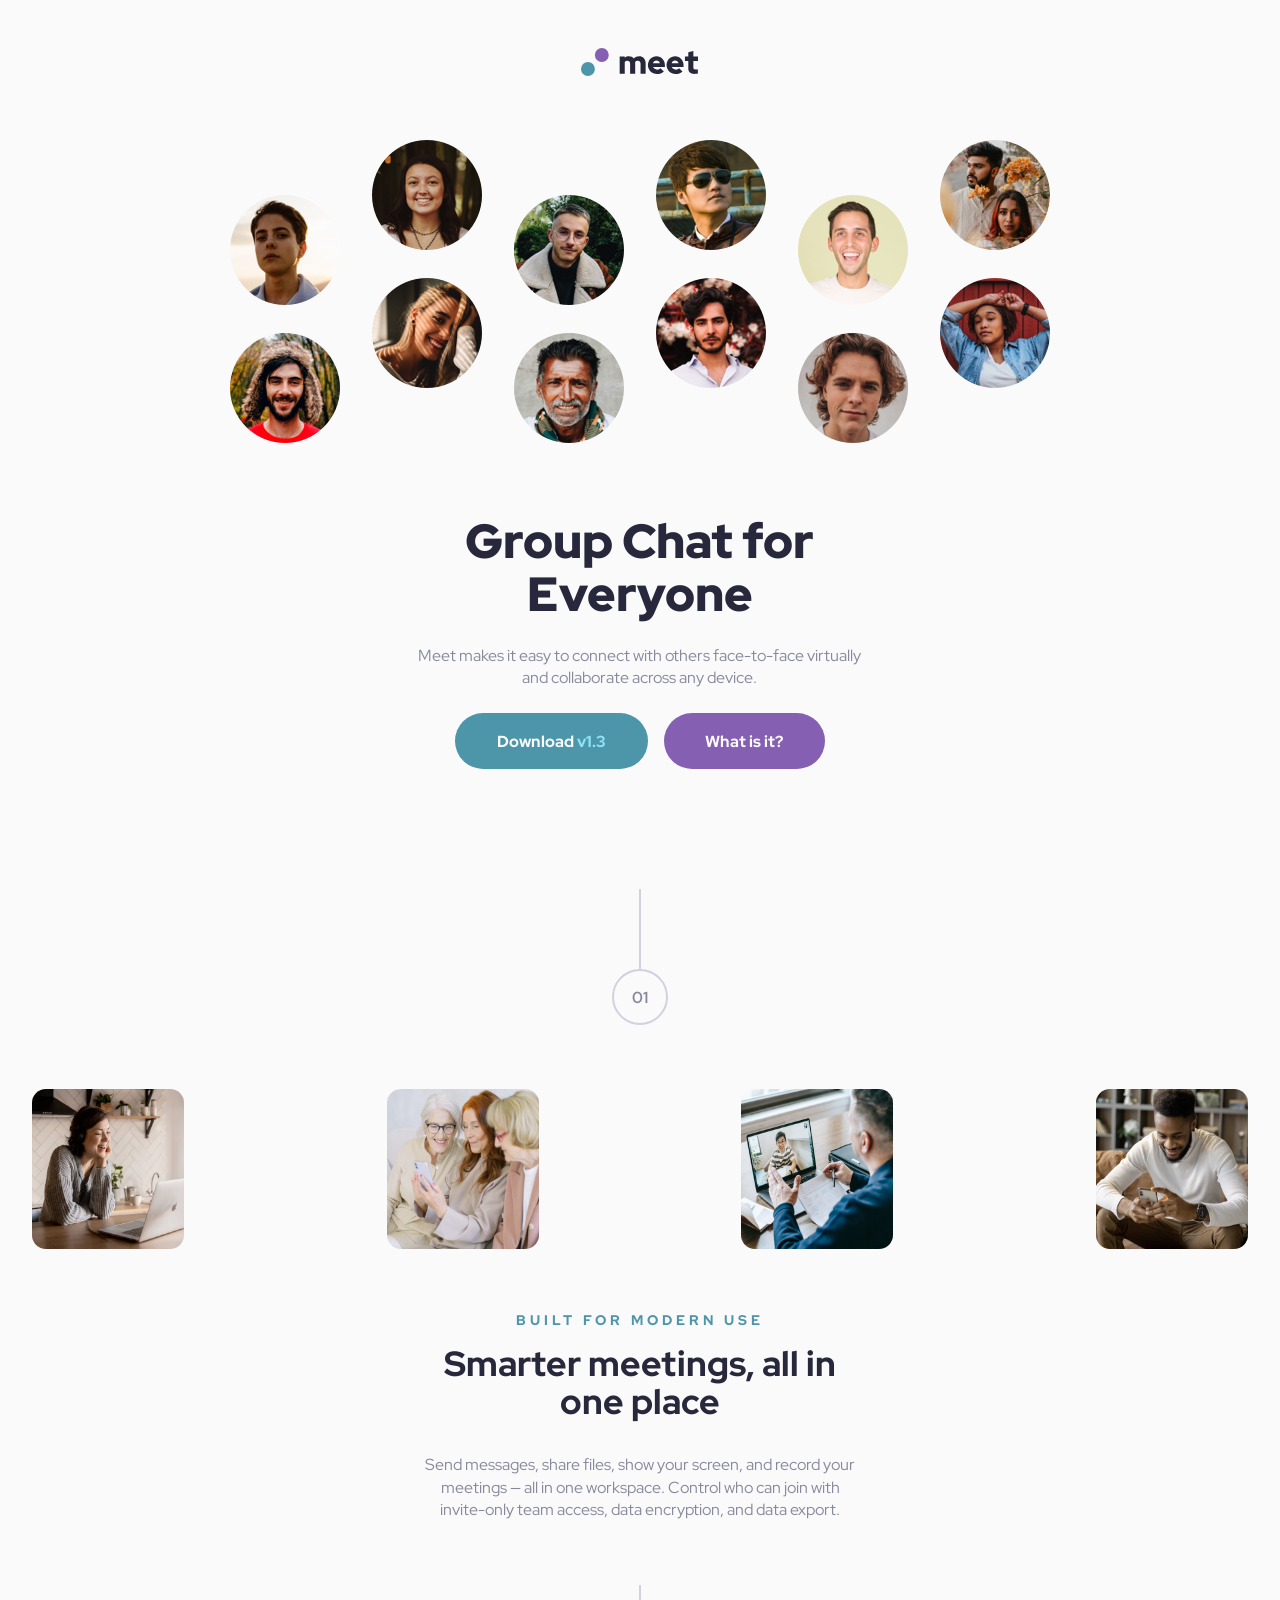
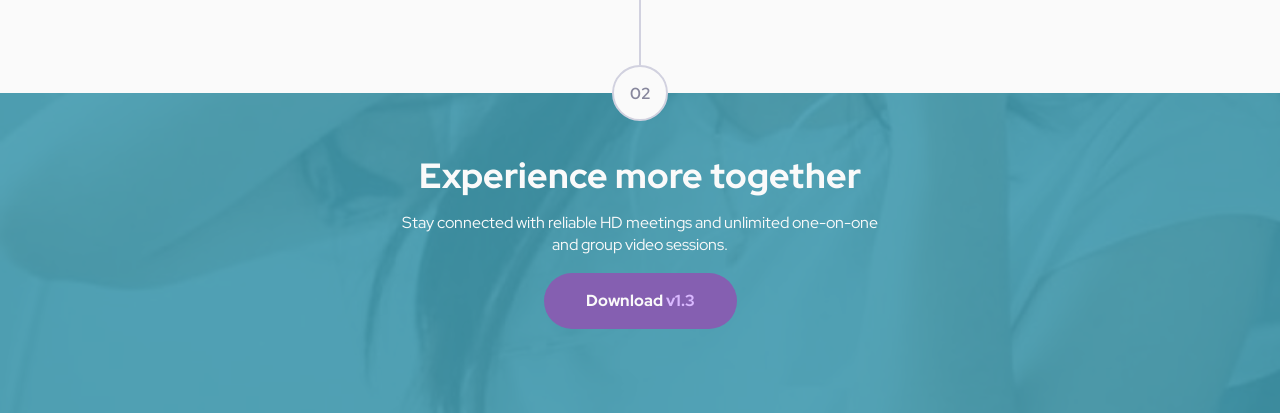
==== index.html @ 0206cb0f "Pasta do projeto atualizada" ====
<!doctype html>
<html lang="en">
  <head>
    <meta charset="UTF-8" />
    <meta name="viewport" content="width=device-width, initial-scale=1.0" />

    <link
      rel="icon"
      type="image/png"
      sizes="32x32"
      href="./assets/favicon-32x32.png"
    />
    <link rel="stylesheet" href="style.css" />

    <title>Frontend Mentor | Meet landing page</title>
  </head>
  <body>
    <main>
      <header>
        <img class="logo" src="assets/logo.svg" alt="Logo" />
      </header>
      <section class="hero">
        <article class="combined">
          <div class="img-text-combined">
            <picture class="combined-image">
              <source
                media="(min-width: 1440px)"
                srcset="./assets/desktop/image-hero-left.png"
                type="image/png"
              />
              <img
                class="combined-image"
                src="assets/tablet/image-hero.png"
                alt="Meet image"
              />
            </picture>
            <div class="text-hero">
              <h1>Group Chat for Everyone</h1>
              <p>
                Meet makes it easy to connect with others face-to-face virtually
                and collaborate across any device.
              </p>
              <div class="button-hero">
                <button class="btn-one">
                  Download <span class="version">v1.3</span>
                </button>
                <button class="btn-two">What is it?</button>
              </div>
            </div>
            <picture class="combined-image-right">
              <source
                media="(min-width: 1440px)"
                srcset="./assets/desktop/image-hero-right.png"
              />
              <img
                src="./assets/desktop/image-hero-right.png"
                alt="Meet image"
              />
            </picture>
          </div>
        </article>
      </section>
      <section class="main-content">
        <article class="content">
          <div class="step">
            <div class="line"></div>
            <div class="circle">01</div>
          </div>
          <div class="collage">
            <img
              class="img-one"
              src="assets/desktop/image-woman-in-videocall.jpg"
              alt=""
            />
            <img
              class="img-two"
              src="assets/desktop/image-women-videochatting.jpg"
              alt=""
            />
            <img
              class="img-three"
              src="assets/desktop/image-men-in-meeting.jpg"
              alt=""
            />
            <img
              class="img-four"
              src="assets/desktop/image-man-texting.jpg"
              alt=""
            />
          </div>
          <div class="text-content">
            <span class="text">BUILT FOR MODERN USE</span>
            <h2>Smarter meetings, all in one place</h2>
            <p>
              Send messages, share files, show your screen, and record your
              meetings — all in one workspace. Control who can join with
              invite-only team access, data encryption, and data export.
            </p>
          </div>
        </article>
      </section>
    </main>
    <footer>
      <div class="step">
        <div class="line"></div>
        <div class="circle">02</div>
      </div>
      <section class="footer">
        <div class="overlay"></div>
        <div class="content-footer">
          <h2>Experience more together</h2>
          <p>
            Stay connected with reliable HD meetings and unlimited one-on-one
            and group video sessions.
          </p>
          <button class="btn-footer">
            Download <span class="version-footer">v1.3</span>
          </button>
        </div>
      </section>
    </footer>
  </body>
</html>
---- style.css ----
@import url("https://fonts.googleapis.com/css2?family=Red+Hat+Display:ital,wght@0,300..900;1,300..900&display=swap");

:root {
  /* colors */
  --Cyan-600: #4d96a9;
  --Cyan-300: #8fe3f9;
  --Purple-600: #855fb1;
  --Purple-300: #d9b8ff;
  --Slate-900: #28283d;
  --Slate-600: #87879d;
  --Slate-300: #d1d1df;
  --White: #fafafa;
}

* {
  margin: 0;
  padding: 0;
  box-sizing: border-box;
}

body {
  background-color: var(--White);
  overflow-x: hidden;
}

header {
  display: flex;
  justify-content: center;
  align-items: center;
  height: 4.75rem;
  width: 100%;
}

img.logo {
  margin-top: 3rem;
  width: 7.375rem;
}

section.hero {
  overflow-x: hidden;
}

article.combined {
  margin: 4rem 2rem 2rem 2rem;
}

picture.combined-image {
  display: flex;
  justify-content: center;
  align-items: center;
  height: 10rem;
}

picture.combined-image-right {
  display: none;
}

img.combined-image {
  height: 100%;
}

div.text-hero {
  margin-top: 3rem;
}

h1 {
  color: var(--Slate-900);
  line-height: 110%;
  letter-spacing: 0;
  text-align: center;
  font-family: "Red Hat Display", sans-serif;
  font-size: 3rem;
  font-weight: 900;
}

p {
  color: var(--Slate-600);
  margin: 1.5rem 0;
  line-height: 1.4rem;
  text-align: center;
  font-family: "Red Hat Display", sans-serif;
  font-size: 1rem;
  text-align: center;
}

div.button-hero {
  display: flex;
  flex-direction: column;
  justify-content: center;
  align-items: center;
  gap: 1rem;
}

.btn-one {
  height: 3.5rem;
  width: 12.063rem;
  font-family: "Red Hat Display", sans-serif;
  font-size: 1rem;
  font-weight: 800;
  background-color: var(--Cyan-600);
  color: var(--White);
  border-radius: 1.8rem;
  border: none;
}

.btn-one .version {
  color: var(--Cyan-300);
}

.btn-two {
  height: 3.5rem;
  width: 10.063rem;
  font-family: "Red Hat Display", sans-serif;
  font-size: 1rem;
  font-weight: 800;
  background-color: var(--Purple-600);
  color: var(--White);
  border-radius: 1.8rem;
  border: none;
  align-items: center;
}

.step {
  position: relative;
  z-index: 2;
  display: flex;
  flex-direction: column;
  align-items: center;
}

.line {
  width: 2px;
  height: 5rem;
  background-color: var(--Slate-300);
}

.circle {
  width: 3.5rem;
  height: 3.5rem;
  border: 2px solid var(--Slate-300);
  background-color: var(--White);
  border-radius: 50%;

  display: flex;
  align-items: center;
  justify-content: center;
  font-family: "Red Hat Display", sans-serif;
  font-size: 1rem;
  font-weight: bold;
  color: var(--Slate-600);
}

article.content {
  margin: 2rem 2rem 4rem 2rem;
}

div.collage {
  margin: 4rem 0;
  display: grid;
  grid-template-columns: repeat(2, auto);
  grid-template-rows: repeat(2, auto);
  gap: 0.875rem;
}

div.collage > img {
  width: 9.15rem;
  border-radius: 0.875rem;
}

img.img-one {
  grid-area: 1 / 1 / 2 / 2;
}

img.img-two {
  grid-area: 1 / 2 / 2 / 3;
}

img.img-three {
  grid-area: 2 / 1 / 3 / 2;
}

img.img-four {
  grid-area: 2 / 2 / 3 / 3;
}

span.text {
  display: block;
  margin-bottom: 1rem;
  color: var(--Cyan-600);
  line-height: 110%;
  letter-spacing: 0.25rem;
  text-align: center;
  font-family: "Red Hat Display", sans-serif;
  font-size: 0.75rem;
  font-weight: 700;
}

h2 {
  color: var(--Slate-900);
  line-height: 110%;
  text-align: center;
  font-family: "Red Hat Display", sans-serif;
  font-size: 2rem;
  font-weight: 800;
}

div.text-content p {
  margin-bottom: 0;
}

section.footer {
  margin-top: -1.75rem;
  position: relative;
  background-image: url(assets/mobile/image-footer.jpg);
  background-size: cover;
  background-position: center;
  overflow: hidden;
  color: var(--White);
}

div.overlay {
  position: absolute;
  inset: 0;
  background-color: rgba(66, 155, 177, 0.89);
}

div.content-footer {
  margin: 4rem 2rem;
  position: relative;
}

div.content-footer h2 {
  color: var(--White);
}

div.content-footer p {
  margin: 1rem 0;
  color: var(--White);
  line-height: 1.4rem;
}

button.btn-footer {
  display: block;
  margin: 0 auto;
  height: 3.5rem;
  width: 12.063rem;
  font-family: "Red Hat Display", sans-serif;
  font-size: 1rem;
  font-weight: 800;
  background-color: var(--Purple-600);
  color: var(--White);
  border-radius: 1.8rem;
  border: none;
  align-items: center;
}

.btn-footer .version-footer {
  color: var(--Purple-300);
}

@media screen and (min-width: 768px) {
  article.combined {
    margin: 4rem 2rem;
  }

  picture.combined-image {
    height: 18.938rem;
  }

  div.text-hero {
    margin: 4.5rem auto 0 auto;
    width: 28.019rem;
  }

  h1 {
    padding: 0 3rem;
    font-size: 3rem;
  }

  h2 {
    font-size: 2.2rem;
  }
  div.button-hero {
    flex-direction: row;
  }

  article.content {
    margin-top: 3.5rem;
  }

  div.collage {
    display: flex;
    height: 10rem;
    justify-content: space-between;
  }

  div.collage img {
    width: 9.5rem;
  }

  div.text-content {
    margin: auto;
    width: 31.5rem;
  }

  span.text {
    font-size: 0.875rem;
    font-weight: 800;
  }

  div.text-content h2 {
    margin: auto;
    width: 27.813rem;
  }

  div.text-content p {
    margin: 2rem auto 0 auto;
    width: 27.813rem;
  }

  div.content-footer {
    margin: 4rem auto;
    width: 31.5rem;
  }

  section.footer {
    height: 20rem;
  }
}

@media screen and (min-width: 1440px) {
  article.combined {
    display: flex;
    margin: 4rem 0;
    justify-content: center;
    align-items: center;
    overflow-x: hidden;
  }

  div.img-text-combined {
    height: 22.5rem;
    display: flex;
  }

  picture.combined-image,
  picture.combined-image-right {
    display: block;
    margin: 0;
    height: 18.983rem;
  }

  picture.combined-image-right {
    align-self: flex-end;
  }

  article.content {
    margin: 4.5rem auto;
    max-width: 70rem;
  }

  div.text-hero {
    margin: 4rem 8rem;
    width: 28.019rem;
    align-self: center;
  }

  div.button-hero {
    flex-direction: row;
  }

  div.collage {
    display: flex;
    height: 16rem;
    justify-content: space-between;
  }

  div.collage img {
    width: 16rem;
  }

  div.text-content {
    margin: auto;
    width: 34rem;
  }

  div.text-content h2 {
    margin: auto;
    width: 27.813rem;
  }

  div.content-footer {
    margin: 4rem auto;
    max-width: 31.5rem;
  }
}
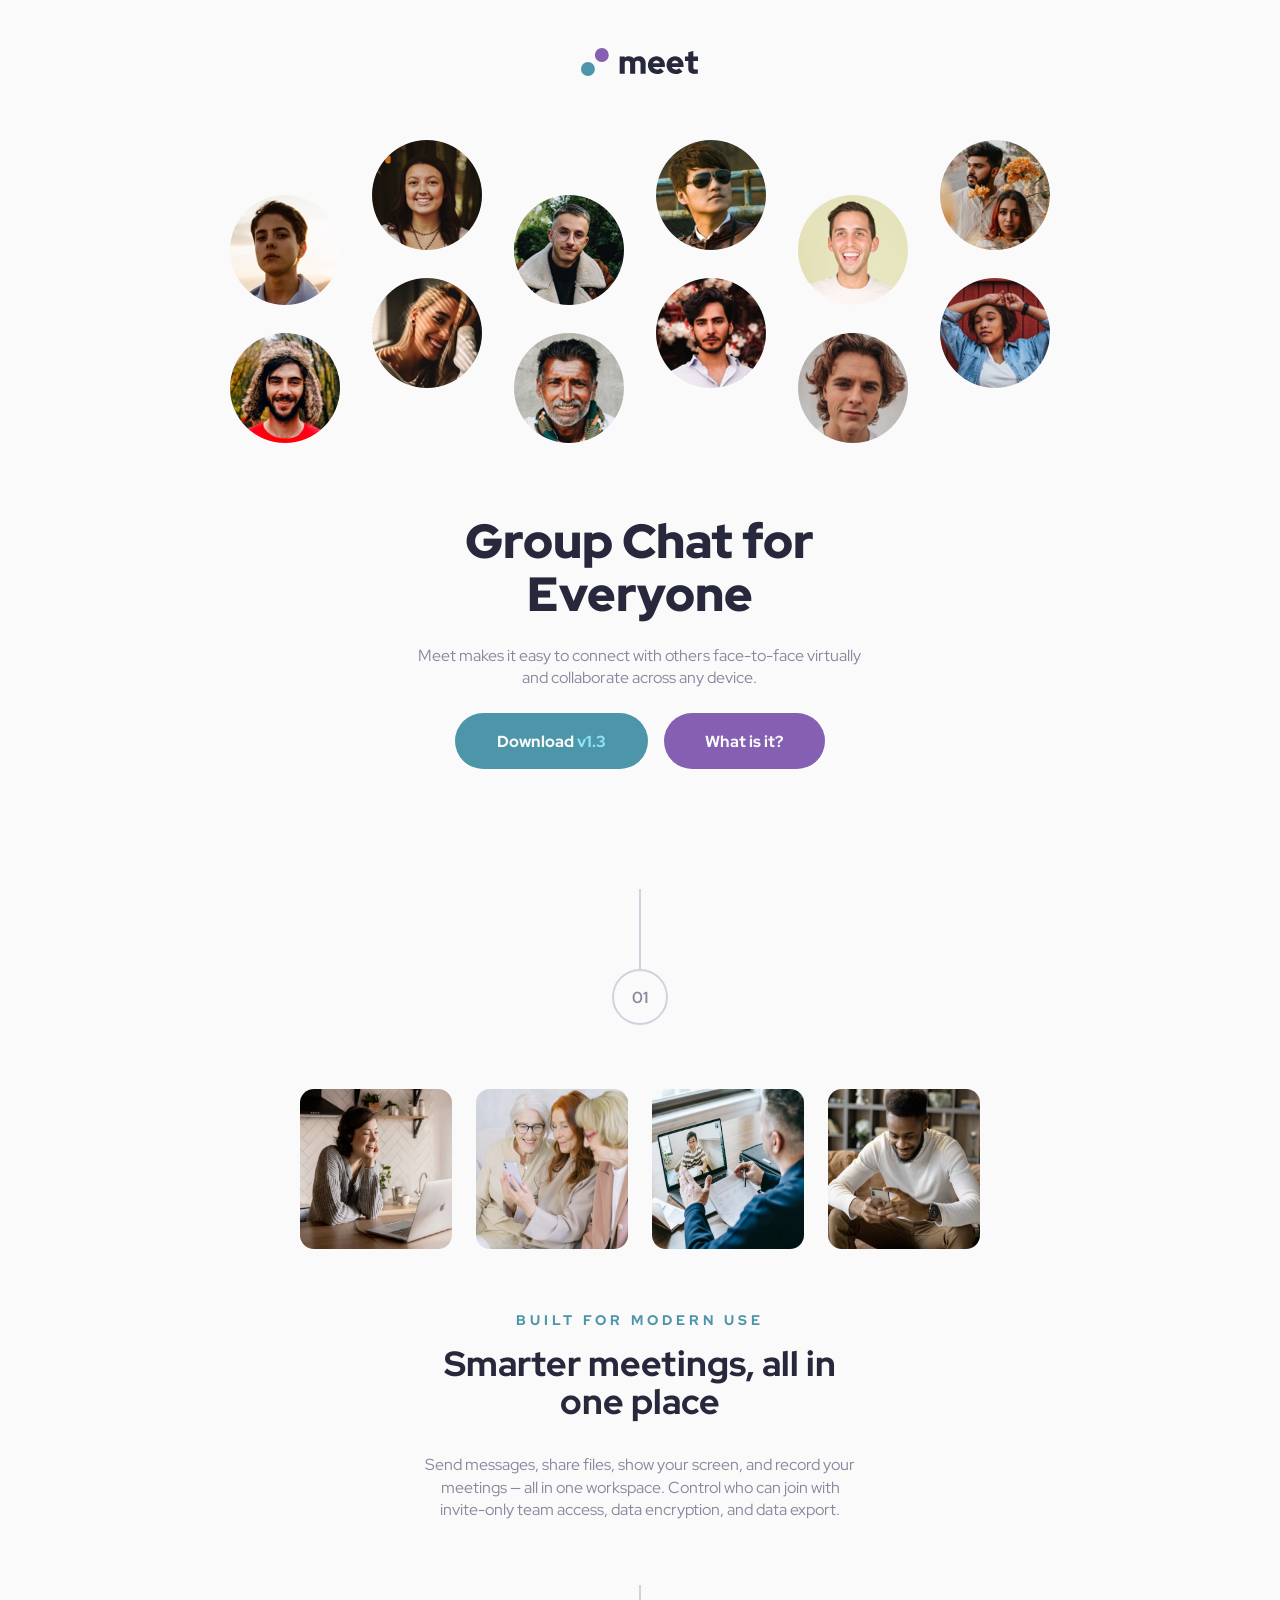
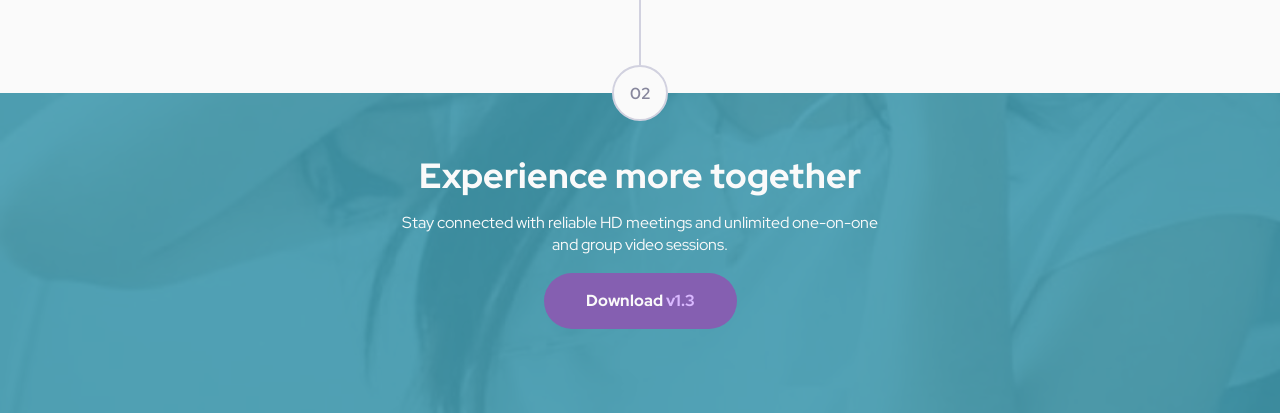
==== commit 0e36bb56: "Projeto atualizado" ====
--- a/index.html
+++ b/index.html
@@ -41,10 +41,10 @@
                 and collaborate across any device.
               </p>
               <div class="button-hero">
-                <button class="btn-one">
+                <button type="button" class="btn-one">
                   Download <span class="version">v1.3</span>
                 </button>
-                <button class="btn-two">What is it?</button>
+                <button type="button" class="btn-two">What is it?</button>
               </div>
             </div>
             <picture class="combined-image-right">
@@ -113,7 +113,7 @@
             Stay connected with reliable HD meetings and unlimited one-on-one
             and group video sessions.
           </p>
-          <button class="btn-footer">
+          <button type="button" class="btn-footer">
             Download <span class="version-footer">v1.3</span>
           </button>
         </div>
--- a/style.css
+++ b/style.css
@@ -80,7 +80,6 @@
   text-align: center;
   font-family: "Red Hat Display", sans-serif;
   font-size: 1rem;
-  text-align: center;
 }
 
 div.button-hero {
@@ -129,7 +128,7 @@
 }
 
 .line {
-  width: 2px;
+  width: 0.125rem;
   height: 5rem;
   background-color: var(--Slate-300);
 }
@@ -137,7 +136,7 @@
 .circle {
   width: 3.5rem;
   height: 3.5rem;
-  border: 2px solid var(--Slate-300);
+  border: 0.125rem solid var(--Slate-300);
   background-color: var(--White);
   border-radius: 50%;
 
@@ -155,7 +154,8 @@
 }
 
 div.collage {
-  margin: 4rem 0;
+  margin: 4rem auto;
+  max-width: 19.438rem;
   display: grid;
   grid-template-columns: repeat(2, auto);
   grid-template-rows: repeat(2, auto);
@@ -258,7 +258,7 @@
   color: var(--Purple-300);
 }
 
-@media screen and (min-width: 768px) {
+@media screen and (min-width: 48rem) {
   article.combined {
     margin: 4rem 2rem;
   }
@@ -289,6 +289,8 @@
   }
 
   div.collage {
+    margin: 4rem auto;
+    max-width: 42.5rem;
     display: flex;
     height: 10rem;
     justify-content: space-between;
@@ -328,7 +330,7 @@
   }
 }
 
-@media screen and (min-width: 1440px) {
+@media screen and (min-width: 90rem) {
   article.combined {
     display: flex;
     margin: 4rem 0;
@@ -370,6 +372,7 @@
 
   div.collage {
     display: flex;
+    max-width: 70rem;
     height: 16rem;
     justify-content: space-between;
   }
@@ -389,7 +392,25 @@
   }
 
   div.content-footer {
-    margin: 4rem auto;
-    max-width: 31.5rem;
-  }
-}
+    display: flex;
+    margin: 7rem auto;
+    height: 5.5rem;
+    width: 70rem;
+    justify-content: space-between;
+  }
+
+  div.content-footer h2 {
+    width: 18.063rem;
+    text-align: left;
+  }
+
+  div.content-footer p {
+    margin: 0;
+    width: 20rem;
+    text-align: left;
+  }
+
+  button.btn-footer {
+    margin: 0;
+  }
+}
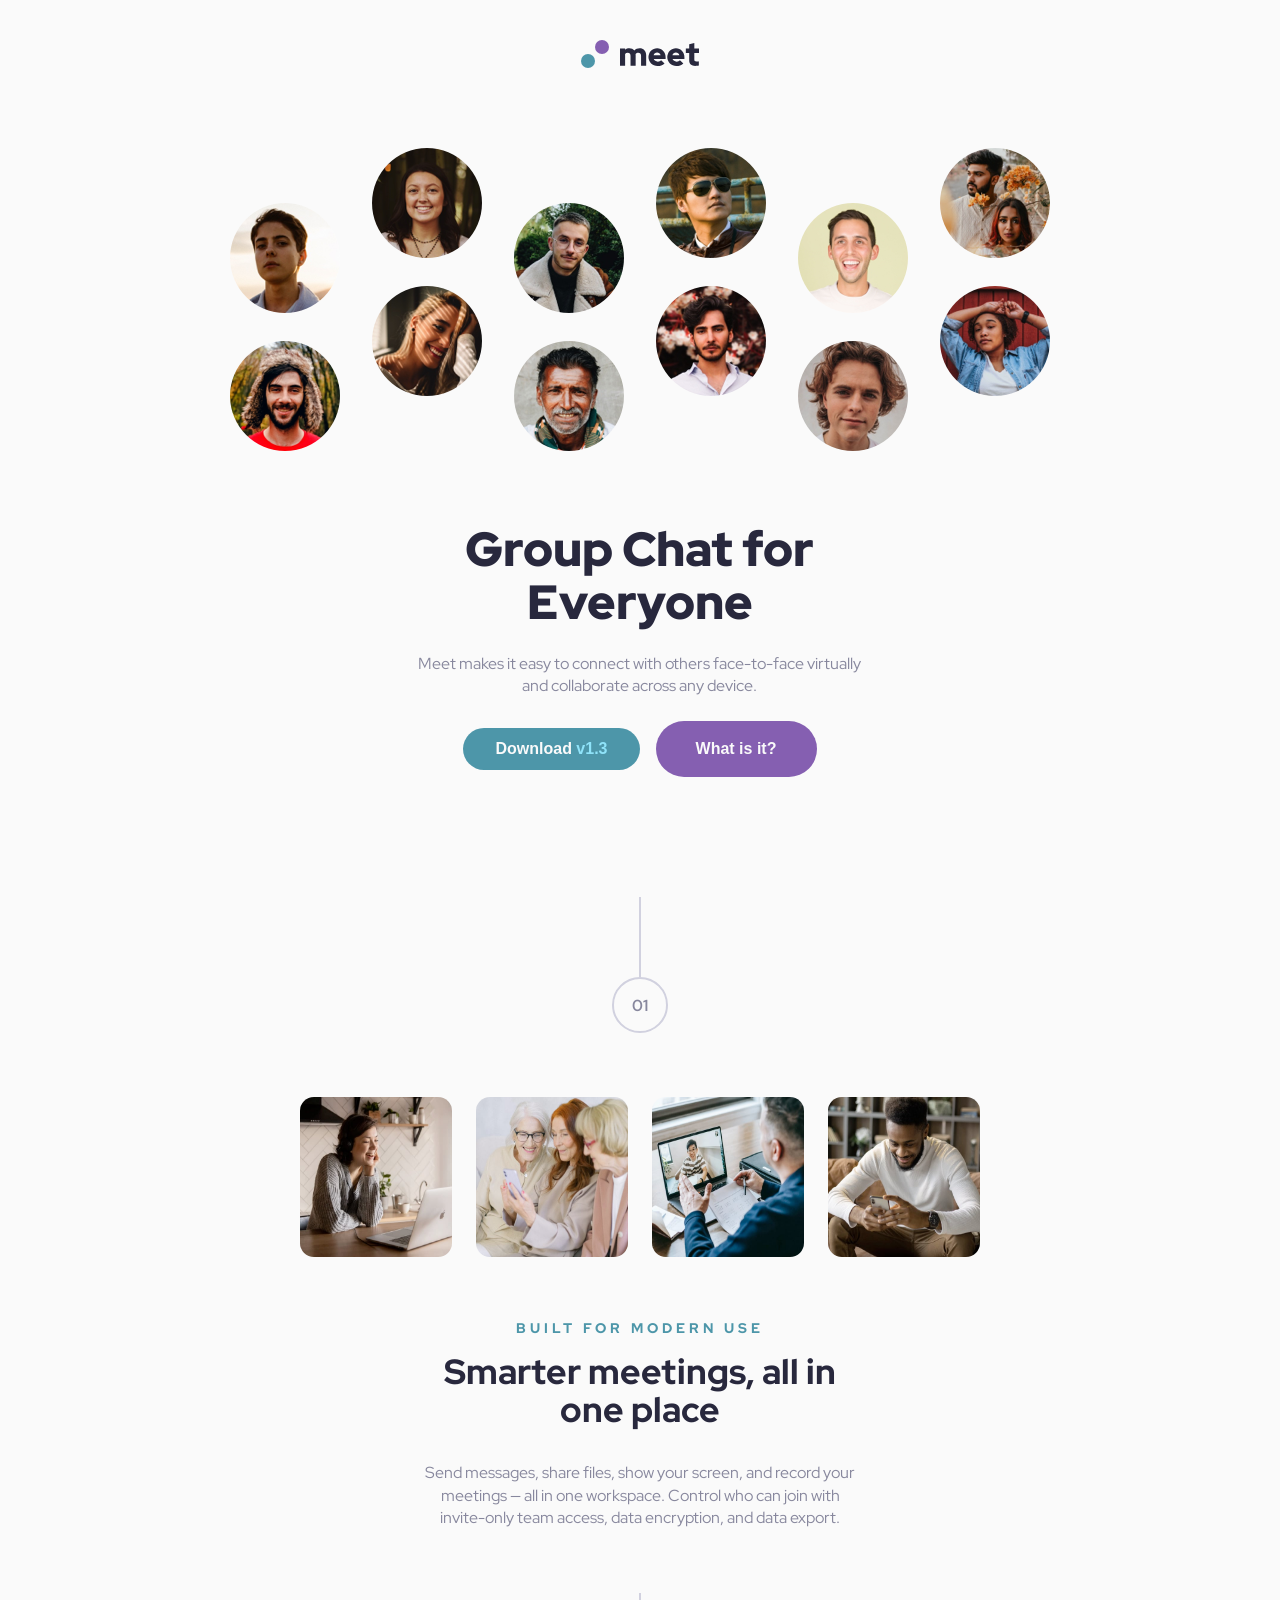
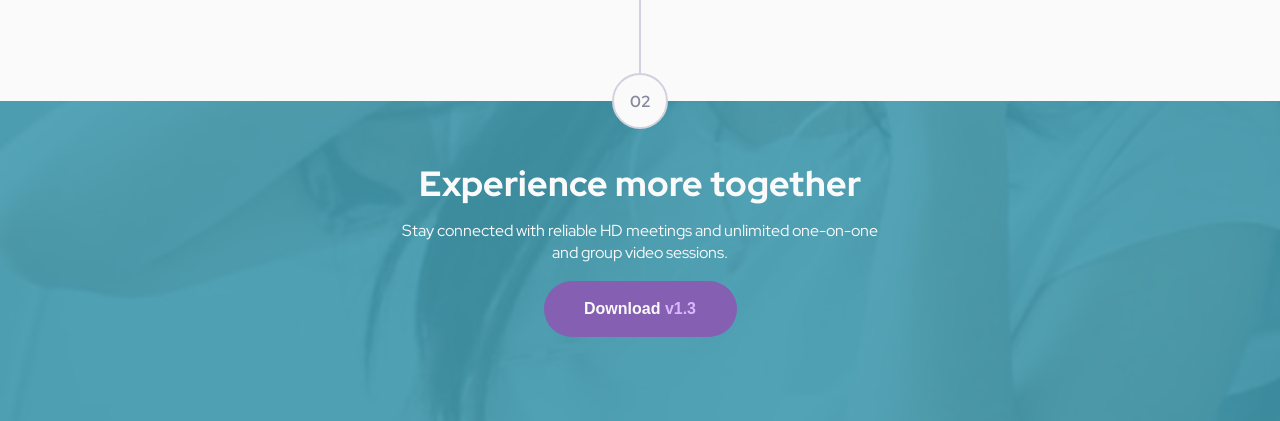
==== commit 85523ce1: "Css ajustado" ====
--- a/index.html
+++ b/index.html
@@ -20,7 +20,7 @@
         <img class="logo" src="assets/logo.svg" alt="Logo" />
       </header>
       <section class="hero">
-        <article class="combined">
+        <section class="combined">
           <div class="img-text-combined">
             <picture class="combined-image">
               <source
@@ -58,10 +58,10 @@
               />
             </picture>
           </div>
-        </article>
+        </section>
       </section>
       <section class="main-content">
-        <article class="content">
+        <section class="content">
           <div class="step">
             <div class="line"></div>
             <div class="circle">01</div>
@@ -97,7 +97,7 @@
               invite-only team access, data encryption, and data export.
             </p>
           </div>
-        </article>
+        </section>
       </section>
     </main>
     <footer>
@@ -105,7 +105,7 @@
         <div class="line"></div>
         <div class="circle">02</div>
       </div>
-      <section class="footer">
+      <div class="footer">
         <div class="overlay"></div>
         <div class="content-footer">
           <h2>Experience more together</h2>
@@ -117,7 +117,7 @@
             Download <span class="version-footer">v1.3</span>
           </button>
         </div>
-      </section>
+      </div>
     </footer>
   </body>
 </html>
--- a/style.css
+++ b/style.css
@@ -21,26 +21,30 @@
 body {
   background-color: var(--White);
   overflow-x: hidden;
+  font-family: "Red Hat Display", sans-serif;
 }
 
 header {
   display: flex;
   justify-content: center;
   align-items: center;
-  height: 4.75rem;
+  padding: 1rem 0; /* Use padding for vertical spacing, adapts to content */
   width: 100%;
+  /* height removed to allow content-driven height */
 }
 
 img.logo {
-  margin-top: 3rem;
-  width: 7.375rem;
+  display: block; /* Removes inline spacing issues */
+  max-width: 100%; /* Scales image responsively */
+  height: auto;    /* Maintains aspect ratio */
+  margin-top: 1.5rem; /* Smaller, relative margin for better flow */
 }
 
 section.hero {
   overflow-x: hidden;
 }
 
-article.combined {
+section.combined {
   margin: 4rem 2rem 2rem 2rem;
 }
 
@@ -60,7 +64,7 @@
 }
 
 div.text-hero {
-  margin-top: 3rem;
+margin-block-start: 3rem;
 }
 
 h1 {
@@ -68,7 +72,6 @@
   line-height: 110%;
   letter-spacing: 0;
   text-align: center;
-  font-family: "Red Hat Display", sans-serif;
   font-size: 3rem;
   font-weight: 900;
 }
@@ -78,7 +81,6 @@
   margin: 1.5rem 0;
   line-height: 1.4rem;
   text-align: center;
-  font-family: "Red Hat Display", sans-serif;
   font-size: 1rem;
 }
 
@@ -91,15 +93,15 @@
 }
 
 .btn-one {
-  height: 3.5rem;
-  width: 12.063rem;
-  font-family: "Red Hat Display", sans-serif;
+  padding: 0.75rem 2rem;   /* Vertical and horizontal padding for flexible sizing */
   font-size: 1rem;
   font-weight: 800;
   background-color: var(--Cyan-600);
   color: var(--White);
   border-radius: 1.8rem;
   border: none;
+  max-width: 100%;         /* Prevents overflow in smaller containers */
+  box-sizing: border-box;  /* Includes padding in size calculations */
 }
 
 .btn-one .version {
@@ -109,7 +111,6 @@
 .btn-two {
   height: 3.5rem;
   width: 10.063rem;
-  font-family: "Red Hat Display", sans-serif;
   font-size: 1rem;
   font-weight: 800;
   background-color: var(--Purple-600);
@@ -143,13 +144,12 @@
   display: flex;
   align-items: center;
   justify-content: center;
-  font-family: "Red Hat Display", sans-serif;
   font-size: 1rem;
   font-weight: bold;
   color: var(--Slate-600);
 }
 
-article.content {
+section.content {
   margin: 2rem 2rem 4rem 2rem;
 }
 
@@ -160,6 +160,16 @@
   grid-template-columns: repeat(2, auto);
   grid-template-rows: repeat(2, auto);
   gap: 0.875rem;
+  /* No fixed height; container height adapts naturally */
+}
+
+/* Example of performant animation on child items */
+div.collage > img {
+  transition: transform 0.3s ease; /* Animating transform is GPU-accelerated */
+}
+
+div.collage > img:hover {
+  transform: scale(1.05); /* Smooth, performant hover effect */
 }
 
 div.collage > img {
@@ -190,7 +200,6 @@
   line-height: 110%;
   letter-spacing: 0.25rem;
   text-align: center;
-  font-family: "Red Hat Display", sans-serif;
   font-size: 0.75rem;
   font-weight: 700;
 }
@@ -199,7 +208,6 @@
   color: var(--Slate-900);
   line-height: 110%;
   text-align: center;
-  font-family: "Red Hat Display", sans-serif;
   font-size: 2rem;
   font-weight: 800;
 }
@@ -208,7 +216,7 @@
   margin-bottom: 0;
 }
 
-section.footer {
+div.footer {
   margin-top: -1.75rem;
   position: relative;
   background-image: url(assets/mobile/image-footer.jpg);
@@ -244,7 +252,6 @@
   margin: 0 auto;
   height: 3.5rem;
   width: 12.063rem;
-  font-family: "Red Hat Display", sans-serif;
   font-size: 1rem;
   font-weight: 800;
   background-color: var(--Purple-600);
@@ -259,7 +266,7 @@
 }
 
 @media screen and (min-width: 48rem) {
-  article.combined {
+  section.combined {
     margin: 4rem 2rem;
   }
 
@@ -284,7 +291,7 @@
     flex-direction: row;
   }
 
-  article.content {
+  section.content {
     margin-top: 3.5rem;
   }
 
@@ -325,13 +332,13 @@
     width: 31.5rem;
   }
 
-  section.footer {
+  div.footer {
     height: 20rem;
   }
 }
 
 @media screen and (min-width: 90rem) {
-  article.combined {
+  section.combined {
     display: flex;
     margin: 4rem 0;
     justify-content: center;
@@ -355,7 +362,7 @@
     align-self: flex-end;
   }
 
-  article.content {
+  section.content {
     margin: 4.5rem auto;
     max-width: 70rem;
   }
